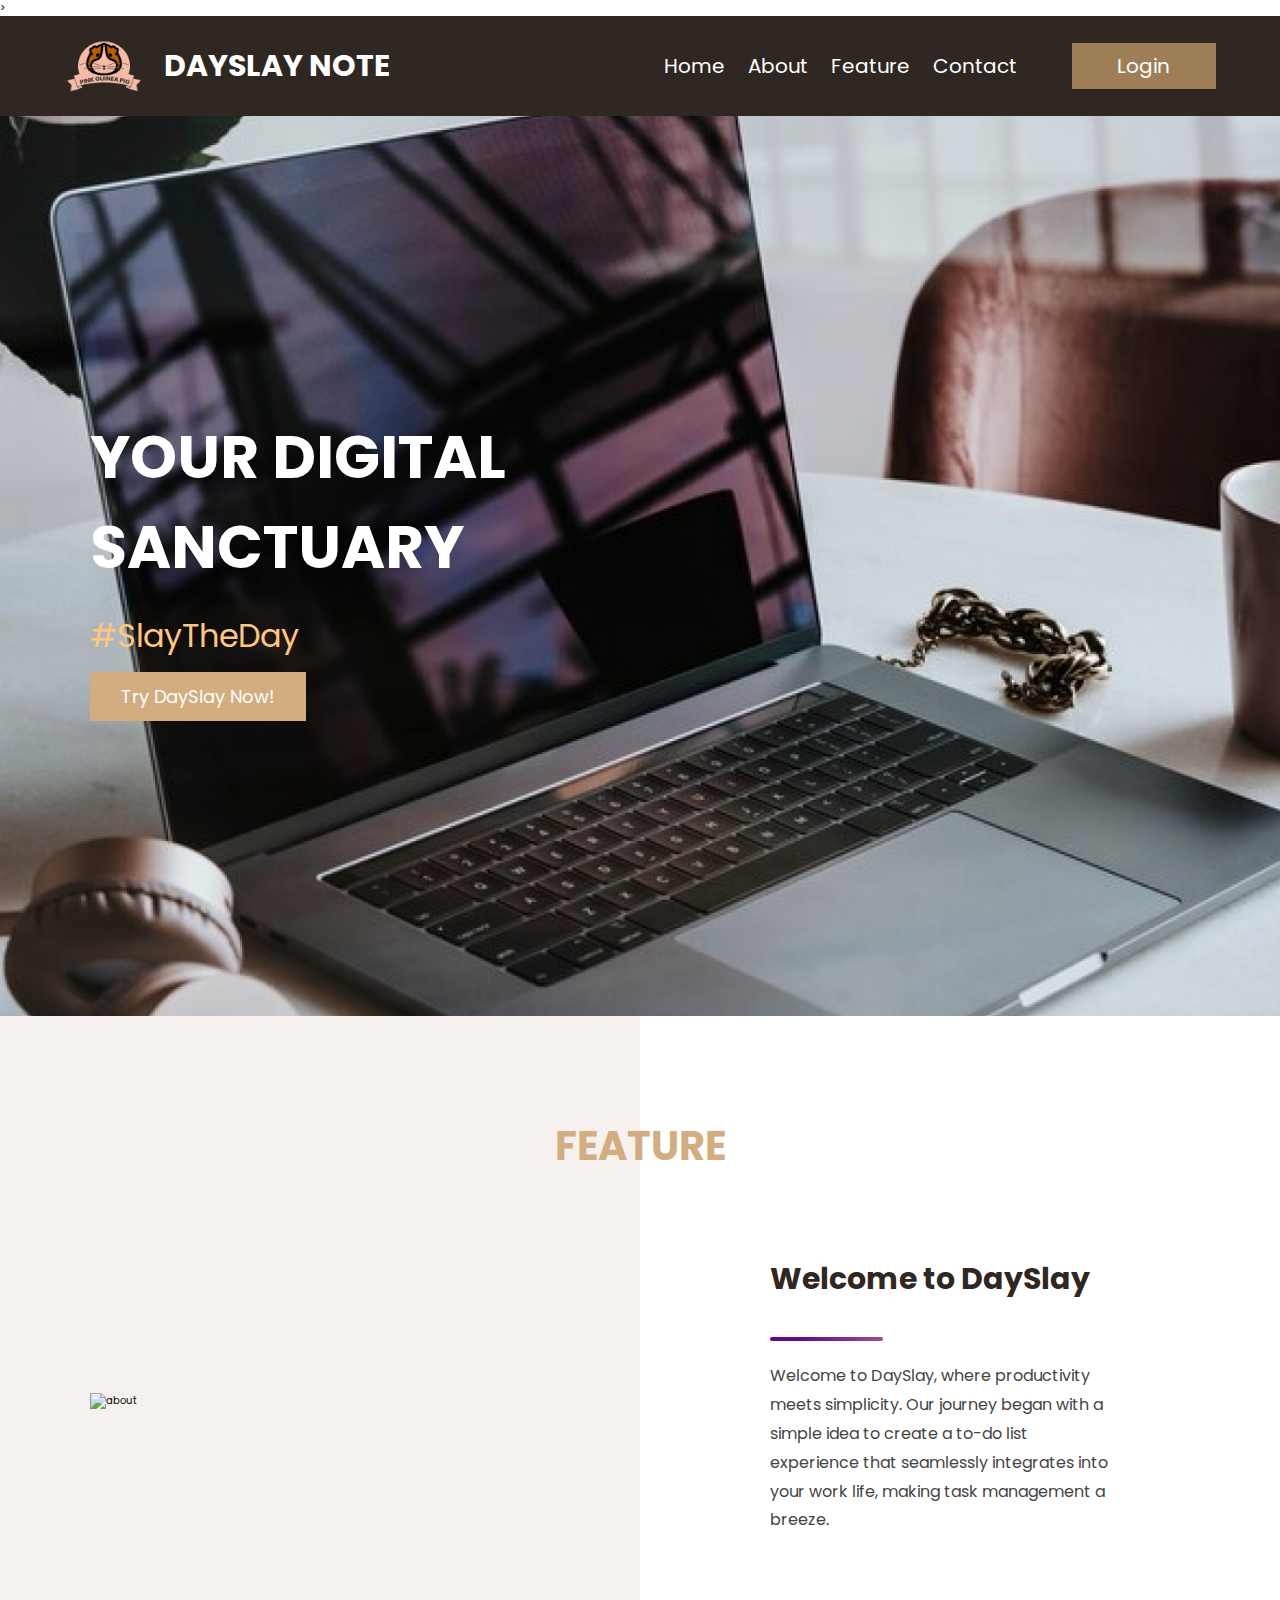
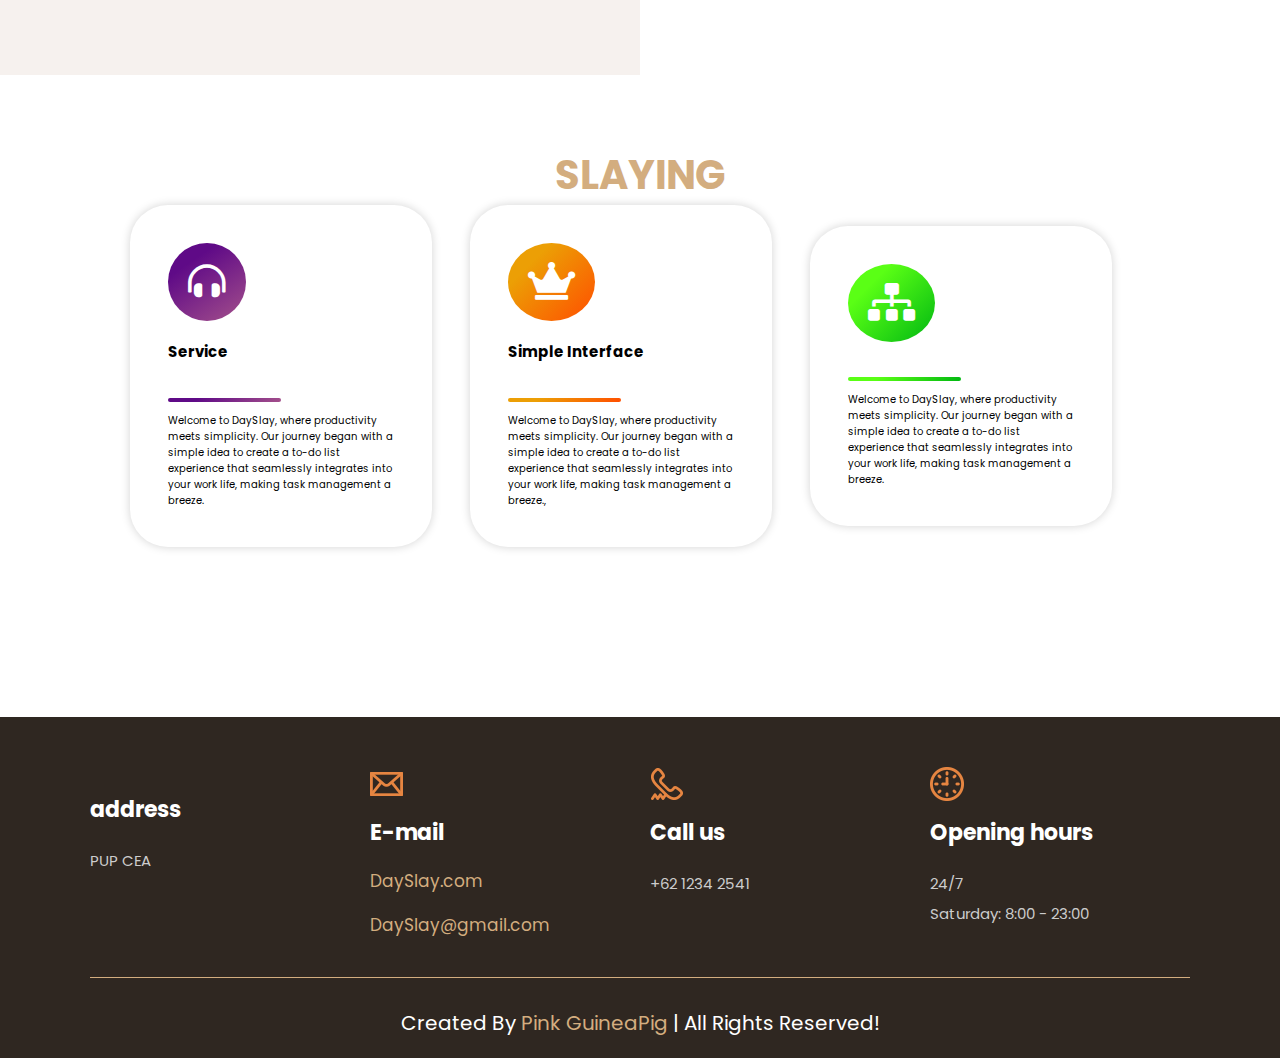
==== home-about-HTMLCSS ONLY/index.html @ a8ea20ad "Add files via upload" ====
<!DOCTYPE html>
<html lang="en">
<head>
    <meta charset="UTF-8">
    <meta http-equiv="X-UA-Compatible" content="IE=edge">
    <meta name="viewport" content="width=device-width, initial-scale=1.0">
    <title>DaySlay</title>
    <!-- font awesome cdn link  -->
    <link rel="stylesheet" href="https://cdnjs.cloudflare.com/ajax/libs/font-awesome/5.15.4/css/all.min.css">
    
    <!-- Custom CSS Link -->
    <link rel="stylesheet" href="css/style.css">
    <link rel="stylesheet" href="css/css.css">>
</head>
<body>
    
    <header class="header">
        <a href="#" class="logo"> <img class="guinea-pig" alt="" src="./image/logo-2@2x.png" /> DAYSLAY NOTE</a>

        <nav class="navbar">
            <div id="close-navbar" class="fas fa-times"></div>
            <div>
                <a href="#">Home</a>
                <a href="about.html">About</a>
                <a href="#feature">Feature</a>
                <a href="#contact">Contact</a>
            </div>
            <div class="login">
                <a href="#login">Login</a>
            </div>
        </nav>

        <div class="icons">
            <div id="hover-btn" class="fas fa-bars"></div>
        </div>

    </header>
        <!--  header -->

        <!-- Home -->

    <section class="home" id="home">

        <div class="content">
            <h3>Your Digital  <br> Sanctuary</h3>
            <div class="slaytheday1">#SlayTheDay</div>
            <a href="#" class="btn">Try DaySlay Now!</a>
        </div>

    </section>

        <!-- home -->

        <!-- About us -->
    <section class="feature" id="feature">

    <h1 class="heading">Feature</h1>
    
    

        <div class="row">

            <div class="image">
                <img src="image/feature.png" alt="about">
            </div>

            <div class="content">
                <h3>Welcome to DaySlay</h3>
                <div class="line"></div>
                <p>Welcome to DaySlay, where productivity meets simplicity. Our journey began with a
                    simple idea to create a to-do list experience that seamlessly integrates into your
                    work life, making task management a breeze.</p>
            </div>

        </div>
        
    </section>

<!-- end -->

    <!-- Menu -->

    <section class="menu" id="menu">

        <h1 class="heading">Slaying</h1>

        <div class="container">
            <div class="box">
                <i class="fas fa-headphones-alt"></i>
                <h2>Service</h2>
                <div class="line l1"></div>
                <p>Welcome to DaySlay, where productivity meets simplicity. Our journey began with a
                    simple idea to create a to-do list experience that seamlessly integrates into your
                    work life, making task management a breeze.</p>
            </div>
            <div class="box">
                <i class="fas fa-crown"></i>
                <h2>Simple Interface</h2>
                <div class="line l2"></div>
                <p>Welcome to DaySlay, where productivity meets simplicity. Our journey began with a
                    simple idea to create a to-do list experience that seamlessly integrates into your
                    work life, making task management a breeze.,</p>
            </div>
            <div class="box">
                <i class="fas fa-sitemap"></i>
                <h2></h2>
                <div class="line l3"></div>
                <p>Welcome to DaySlay, where productivity meets simplicity. Our journey began with a
                    simple idea to create a to-do list experience that seamlessly integrates into your
                    work life, making task management a breeze.</p>
            </div>
        </div>

    </section>
<!-- end -->

<!--  -->
 
    <!-- Footer -->

    <section class="footer">

        <div class="box-container">

            <div class="box">
                <img src="image/footer-1.png" alt="">
                <h3>address</h3>
                <p>PUP CEA</p>
    
            </div>
    
            <div class="box">
                <img src="image/footer-2.png" alt="">
                <h3>E-mail</h3>
                <a href="#" class="link">DaySlay.com</a>
                <a href="#" class="link">DaySlay@gmail.com</a>
            </div>
    
            <div class="box">
                <img src="image/footer-3.png" alt="">
                <h3>Call us</h3>
                <p>+62 1234 2541</p>
            </div>
    
            <div class="box">
                <img src="image/footer-4.png" alt="">
                <h3>Opening hours</h3>
                <p>24/7
                   <br> Saturday: 8:00 - 23:00</p>
            </div>

        </div>

        <div class="credit">created by <span>Pink GuineaPig</span> | all rights reserved! </div>

    </section>









    <!-- Custom JS Link -->
    <script src="js/script.js"></script>
</body>
</html>
---- home-about-HTMLCSS ONLY/css/style.css ----
@import url('http://fonts.googleapis.com/css?family=Poppins:300,400,400i,500,600,700&amp;display=swap');

:root{
    --main-color:#2f2721;
    --primary-color:#d3ad7f;
    --black:#13131a;
    --border: .1rem solid rgba(255,255,255,.3);
    --font-size-13xl: 32px;
    --color-sandybrown: #ffc67e;
    --sheldon8284hocooscom-barley-corn: #9d7e57;
    --color-dimgray: #4e4949;
    
}

*{
    font-family: 'Poppins', sans-serif;
    margin: 0;
    padding: 0;
    box-sizing: border-box;
    outline: none;
    border: none;
    text-decoration: none;
    transition: .2s linear;
}

html{
    font-size: 62.5%;
    overflow-x: hidden;
    scroll-behavior: smooth;
}

html::-webkit-scrollbar{
    width: .8rem;
}

html::-webkit-scrollbar-track{
    background: transparent;
}

html::-webkit-scrollbar-thumb{
    background: var(--primary-color);
}

section{
    padding: 2rem 7%;
}

.heading{
    text-align: center;
    color: var(--primary-color);
    text-transform: uppercase;
    font-size: 4rem;
    margin-top: 5rem;
}

.btn{
    display: inline-block;
    margin-top: 1rem;
    padding: 1rem 3rem;
    font-size: 1.8rem;
    border: 0.1rem solid var(--primary-color);
    background: var(--primary-color);
    color: #fff;
    cursor: pointer;
    text-transform: capitalize;
}

.btn:hover{
    background: #fff6eb;
    color: var(--primary-color);
}

/* header */


.header{
    position: sticky;
    top: 0;
    left: 0;
    right: 0;
    background: var(--main-color);
    padding: 1rem 5%;
    display: flex;
    align-items: center;
    z-index: 1000;
}

.header .logo{
    margin-right: auto;
    font-size: 3rem;
    text-transform: capitalize;
    color: #fff;
    font-weight: bolder;
    display: flex;
    align-items: center;
    gap: 2rem;
}

.header .logo .guinea-pig{
    width: 8rem;
    height: 8rem;
}

.header .navbar{
    position: relative;
    display: flex;
    align-items: center;
    gap: 3.5rem;
}

.header .navbar #close-navbar{
    position: absolute;
    top: 1.5rem;
    right: 2rem;
    font-size: 4rem;
    cursor: pointer;
    color: #444;
    display: none;
}

.header .navbar a{
    margin-right: 2rem;
    font-size: 2rem;
    text-transform: capitalize;
    color: #fff;
}

.header .navbar a:hover{
    color: var(--primary-color);
}

.header .login{
    background-color: var(--sheldon8284hocooscom-barley-corn);
    border: 1px solid var(--sheldon8284hocooscom-barley-corn);
    width: 144.4px;
    height: 45.2px;
    display: flex;
    justify-content: center;
    align-items: center;
}

.header .login a{
    margin: 0;
}

.header .login:hover{
    transform: scale(1.1);
}

.header .login a:hover{
    color: #fff;
}

.header .icons div{
    margin-left: 1.5rem;
    cursor: pointer;
    color: #fff;
    font-size: 2.5rem;
}

.header .icons div:hover{
    color: var(--primary-color);
}

.header #hover-btn{
    display: none;
}

/* end */

/* home */

.home{
    min-height: 100vh;
    display: flex;
    align-items: center;
    background: url(../image/laptopairportlounge-53876143023-1@2x.png);
    background-size: cover;
    background-position: center;
}

.home .content{
    max-width: 60rem;
}

.home .content h3{
    font-size: 6rem;
    text-transform: uppercase;
    color: #fff;
    margin-bottom: 20px;
}
.slaytheday1 {
    top: 68px;
    left: 699px;
    font-size: var(--font-size-13xl);
    color: var(--color-sandybrown);
    width: 181px;
    height: 50px;
  }

/* end */

/* Featuree */

.feature{
    padding-top:50px;
    padding-bottom: 50px;
    background-image: url(../image/about-bg.png);
    background-repeat: repeat-y;
    background-position: center top;
}

.feature .row{
    display: flex;
    align-items: center;
    flex-wrap: wrap;
}

.feature .row .image{
    flex: 1 1 55rem;
}

.feature .row .image img{
    width: 100%;
}

.feature .row .content{
    flex: 1 1 45rem;
    padding: 8rem;
}

.feature .row .content h3{
    font-size: 3rem;
    color: var(--main-color);
}

.feature .row .content p{
    font-size: 1.6rem;
    color: #444;
    padding: 1rem 0;
    line-height: 1.8;
}

.line{
    margin-top: 35px;
    margin-bottom:35px;
    width: 100px;
    height: 3px;
    background: var(--primary-color);
}

/* end */

/* menu */

/* .menu .box-container{
    display: grid;
    grid-template-columns: repeat(auto-fit, minmax(30rem, 1fr));
    gap: 1.5rem;
}

.menu .box-container .box{
    padding: 5rem;
    text-align: center;
    background-color: var(--main-color);
    box-shadow: 0 0.5rem 1rem rgba(0, 0, 0, 0.1);
}

.menu .box-container .box img{
    height: 10rem;
}

.menu .box-container .box h3{
    color: #fff;
    font-size: 2rem;
    padding: 1rem 0;
}

.menu .box-container .box .price{
    color: #fff;
    font-size: 2.5rem;
    padding: .5rem 0;
}

.menu .box-container .box:hover{
    background-color: var(--primary-color);
}

.menu .box-container .box:hover > *{
    color: var(--black);
} */

/* end */

/* contact */

.contact .row{
    display: -webkit-box;
    display: -ms-flexbox;
    display: flex;
    -webkit-box-align: center;
        -ms-flex-align: center;
            align-items: center;
    -ms-flex-wrap: wrap;
        flex-wrap: wrap;
    gap: 2rem;            
}

.contact .row .image{
    -webkit-box-flex: 1;
        -ms-flex: 1 1 40rem;
            flex: 1 1 40rem;
}

.contact .row .image img{
    width: 100%;
}

.contact .row form{
    -webkit-box-flex: 1;
        -ms-flex: 1 1 40rem;
            flex: 1 1 40rem;
    border: 0.1rem solid var(--main-color);
    padding: 2rem;        
}

.contact .row form h3{
    font-size: 2.5rem;
    text-align: center;
    color: var(--main-color);
    padding-bottom: 1rem;
    text-transform: uppercase;
}

.contact .row form .inputBox{
    display: flex;
    align-items: center;
    margin-top: 2rem;
    margin-bottom: 2rem;
    background: var(--main-color);
    border: var(--border);
}

.contact .row form .inputBox span{
    color: var(--primary-color);
    font-size: 2rem;
    padding-left: 2rem;
}

.contact .row form .inputBox input{
    width: 100%;
    padding: 2rem;
    font-size: 1.7rem;
    color: #fff;
    text-transform: none;
    background: none;
}

/* end */

/* Footer */

.footer{
    background: var(--main-color);
}

.footer .box-container{
    display: grid;
    grid-template-columns: repeat(auto-fit, minmax(25rem, 1fr));
    gap: 2rem;
    margin-top: 30px;
} 

.footer .box-container .box h3{
    font-size: 2.2rem;
    color: #fff;
    padding: 1rem 0;
}

.footer .box-container .box p{
    font-size: 1.5rem;
    line-height: 2;
    color: #ccc;
    padding: 1rem 0;
}

.footer .box-container .box .link{
    font-size: 1.7rem;
    line-height: 2;
    color: var(--primary-color);
    padding: .5rem 0;
    display: block;
}

.footer .box-container .box .link:hover{
    color: #ffaa42;
    text-decoration: underline;
}

.footer .credit{
    color: #fff;
    text-align: center;
    margin-top: 3rem;
    padding-top: 3rem;
    font-size: 2rem;
    text-transform: capitalize;
    border-top: 0.1rem solid var(--primary-color);
}

.footer .credit span{
    color: var(--primary-color);
}



/* media queries */

@media (max-width:991px){

    html{
        font-size: 55%;
    }

    .header{
        padding:2rem 5%;
    }

    section{
        padding:2rem;
    }

}

@media (max-width:768px){

    .header #hover-btn{
        display: inline-block;
    }

    .header .navbar{
        position: fixed;
        top: 0; right: -105%;
        width: 30rem;
        background: #fff;
        height: 100%;
        display: -webkit-box;
        display: -ms-flexbox;
        display: flex;
        -webkit-box-orient: vertical;
        -webkit-box-direction: normal;
                -ms-flex-flow: column;
                     flex-flow: column;
        -webkit-box-pack: center;
                -ms-flex-pack: center;
                   justify-content: center;
        z-index: 1200;                         
    }

    .header .navbar #close-navbar{
        display: block;
    }

    .header .navbar.active{
        box-shadow: 0 0 0 100vw rgba(0, 0, 0, 0.8);
        right: 0;
    }

    .header .navbar a{
        color: var(--black);
        display: block;
        margin: 1rem 0;
        text-align: center;
        font-size: 3rem;
    }

    .home{
        background-position: left;
        justify-content: center;
        text-align: center;
    }

    .home .content h3{
        font-size: 4rem;
    }
}

@media (max-width:450px){

    html{
        font-size: 50%;
    }

}
---- home-about-HTMLCSS ONLY/css/css.css ----
.container{
    display: flex;
    align-items: center;
    flex: 1;
    justify-content: space-around;
    /* position: absolute; */
    top: 50%;
    left: 50%;
}

.container .box{
    padding: 1cm;
    width: 8cm;
    box-shadow: 0 0 10px lightgrey;
    border-radius: 1cm;
    margin-right: 1cm;
    transition: 0.5s;
    cursor: pointer;
    
}

.container .box:hover{
    transform: scale(1.03);
}

.container .box i{
    padding: 20px;
    border-radius: 50%;
    font-size: 1cm;
    color: white;
}

.fa-headphones-alt{
    background-color: #a4508b;
    background-image: linear-gradient(326deg, #a4508b 0%, #5f0a87 74%);

}

.line{
    padding: 2px;
    border-radius: 3px;
    width: 3cm;
    background-color: #a4508b;
    background-image: linear-gradient(326deg, #a4508b 0%, #5f0a87 74%);
    margin-bottom: 0.3cm;
}

h2{
    margin-top: 0.5cm;
    margin-bottom: 0.5cm;
}

.fa-crown{
    background-color: #ff4e00;
    background-image: linear-gradient(315deg, #ff4e00 0%, #ec9f05 74%);

}

.fa-sitemap{
    background-color: #00b712;
    background-image: linear-gradient(315deg, #00b712 0%, #5aff15 74%);
}

.l2{
    background-color: #ff4e00;
    background-image: linear-gradient(315deg, #ff4e00 0%, #ec9f05 74%);
}

.l3{
    background-color: #00b712;
    background-image: linear-gradient(315deg, #00b712 0%, #5aff15 74%);
}

.menu{
    display: flex;
    align-items: center;
    flex-direction: column;
    margin-bottom: 150px;
}
@media (max-width:768px){

    .container{
        display: flex;
        flex-direction: column;
    }

}
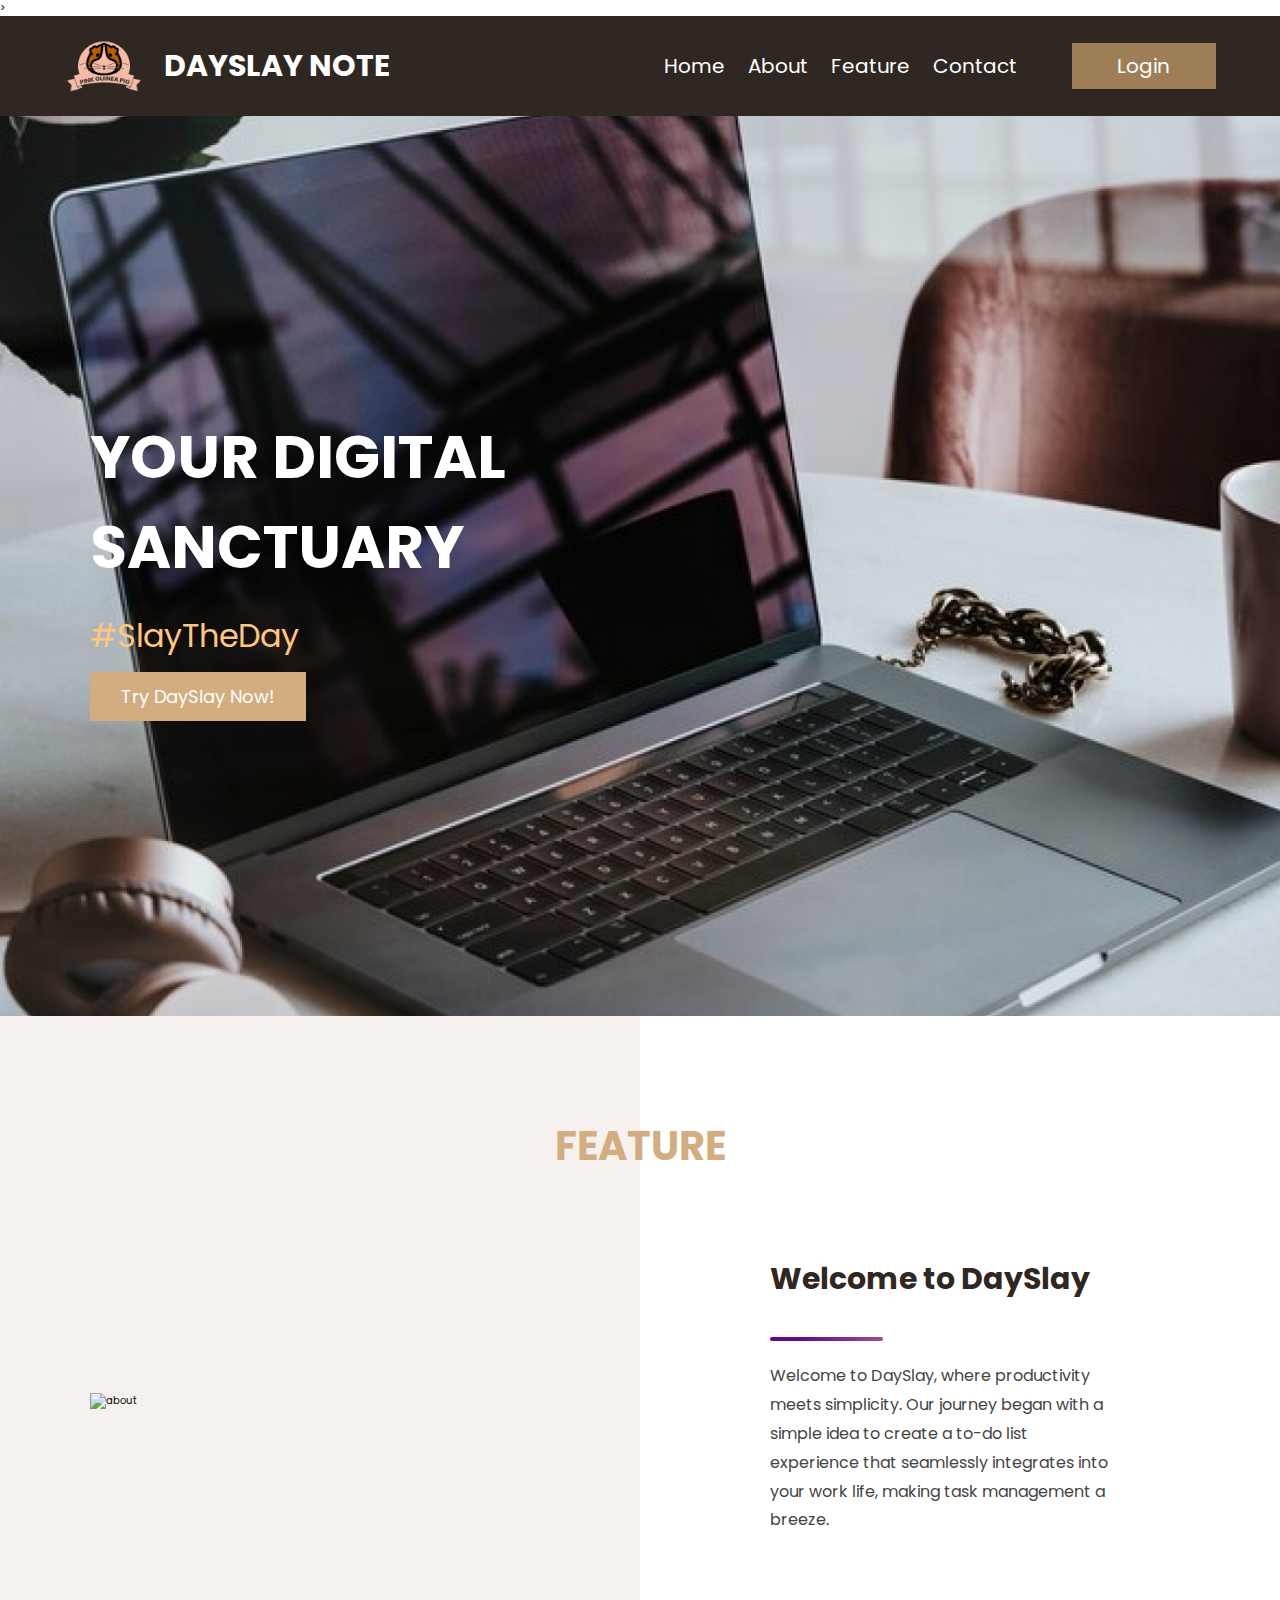
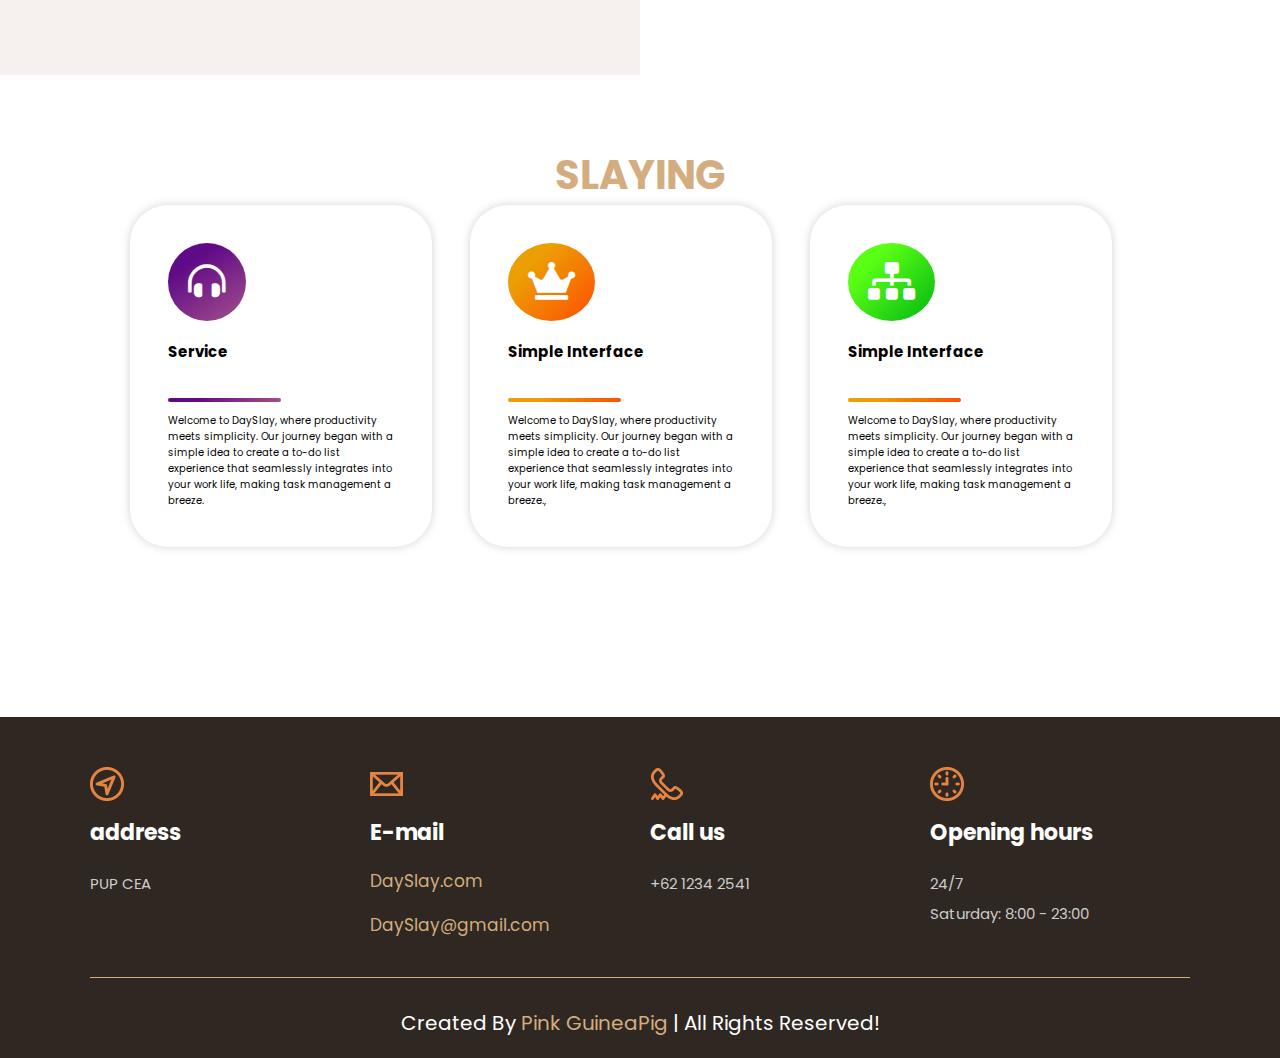
==== commit ce54b0ea: "link" ====
--- a/home-about-HTMLCSS ONLY/index.html
+++ b/home-about-HTMLCSS ONLY/index.html
@@ -103,11 +103,12 @@
             </div>
             <div class="box">
                 <i class="fas fa-sitemap"></i>
-                <h2></h2>
-                <div class="line l3"></div>
+                <h2>Simple Interface</h2>
+                <div class="line l2"></div>
                 <p>Welcome to DaySlay, where productivity meets simplicity. Our journey began with a
                     simple idea to create a to-do list experience that seamlessly integrates into your
-                    work life, making task management a breeze.</p>
+                    work life, making task management a breeze.,</p>
+            </div>
             </div>
         </div>
 
--- a/home-about-HTMLCSS ONLY/css/style.css
+++ b/home-about-HTMLCSS ONLY/css/style.css
@@ -292,7 +292,7 @@
 
 /* end */
 
-/* contact */
+/* contact
 
 .contact .row{
     display: -webkit-box;
@@ -354,7 +354,7 @@
     color: #fff;
     text-transform: none;
     background: none;
-}
+} */
 
 /* end */
 
